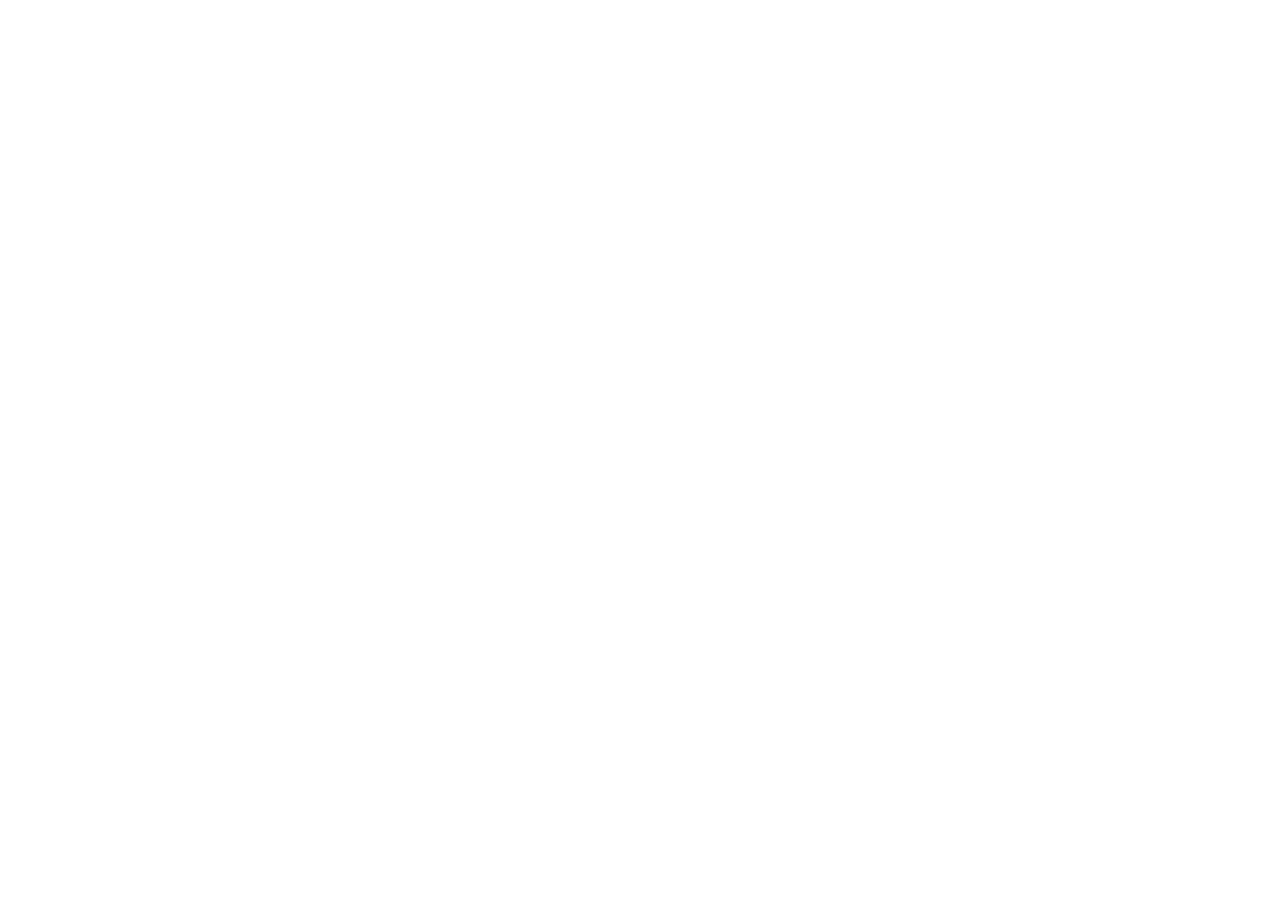
==== index.html @ c4f6ff6f "Adição da estrutura básica do projeto" ====
<!DOCTYPE html>
<html lang="en">
<head>
    <meta charset="UTF-8">
    <meta http-equiv="X-UA-Compatible" content="IE=edge">
    <meta name="viewport" content="width=device-width, initial-scale=1.0">
    <link href="./assets/Imports/style/style.css" rel="stylesheet">
    <title>Login Page</title>
</head>
<body>
    
</body>
</html>
---- assets/Imports/style/style.css ----
@import url('./reset.css');

*  {
    font-family: "Poppins", sans-serif;
    font-size: 14px;  
}
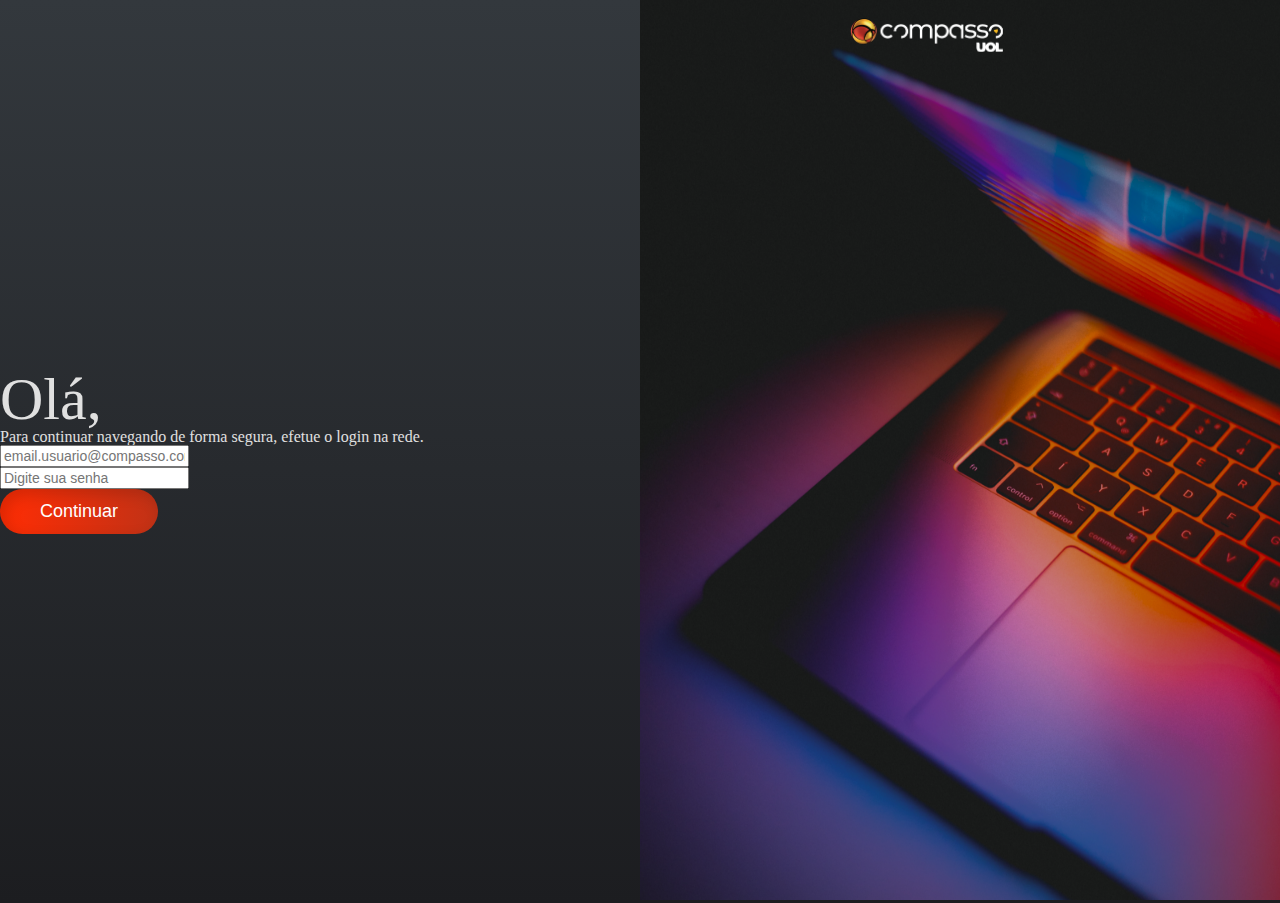
==== commit ff7f9df6: "Implementação do CSS no projeto" ====
--- a/index.html
+++ b/index.html
@@ -8,6 +8,39 @@
     <title>Login Page</title>
 </head>
 <body>
-    
+    <section class="flex-container">
+        <div class="flex-item-primeira-div">
+            <!-- Textos antes do formulário de Login -->
+            <h1 class="h1-ola">
+                Olá,
+            </h1>
+            <p class="p-ola">
+                Para continuar navegando de forma segura, efetue o login na rede.
+            </p>
+
+            <!-- Formulário de Login -->
+            <form>
+                <div>
+                    <label for="email"></label>
+                    <input type="email" placeholder="email.usuario@compasso.com.br" id="email" required />
+                </div>
+                <div>
+                    <label for="password"></label>
+                    <input type="password" placeholder="Digite sua senha" id="password" required />
+                </div>
+            </form>
+
+            <!-- Botão continuar para efetuar o Login-->
+            <button class="btn-continuar">Continuar</button>
+        </div>
+
+        <!--Coluna das imagens da página de Login -->
+        <div class="flex-item-segunda-div">
+            <!--Logo da Compass-->
+            <img src="./assets/Imports/img/logo-compass-bg.png" alt="Logo da Compass" class="logo-bg" />
+            <!--Imagem do Computador-->
+            <img src="./assets/Imports/img/background-login.png" alt="Imagem de um notebook, iluminado com cores RGB." class="bg-imagem" />
+        </div>
+    </section>
 </body>
 </html>--- a/assets/Imports/style/style.css
+++ b/assets/Imports/style/style.css
@@ -3,4 +3,81 @@
 *  {
     font-family: "Poppins", sans-serif;
     font-size: 14px;  
-}+}
+
+.flex-container {
+    display: flex;
+    align-items: center;
+    justify-content: space-between;
+    background: linear-gradient(180deg, #33383D 0%, #1C1D20 100%);
+}
+
+.bg-imagem {
+    width: 100%;
+    height: 100vh;
+}
+
+.flex-item-primeira-div {
+    width: 50%;
+    height: 100%;
+    color: #E0E0E0;
+    
+}
+
+.flex-item-segunda-div {
+    width: 50%;
+    height: 100%;
+}
+
+.btn-continuar {
+    background-image: linear-gradient(to right, #FF2D04 , #C13216);
+    box-shadow: inset 5px 5px 15px rgba(0, 0, 0, 0.15);
+    border-radius: 50px;
+    border: none;
+    padding: 12px 40px 12px 40px;
+    color: #FFF;
+    font-size: 18px;
+}
+
+.h1-ola {
+    font-size: 60px;
+}
+
+.p-ola {
+    font-size: 16px;
+}
+
+
+
+
+@media screen and (min-width: 1440px) {
+    .logo-bg {
+        position: fixed;
+        width: 153px;
+        height: 34.5px;
+        left: 1280px;
+        top: 17.5px;
+    }
+}
+
+@media screen and (min-width: 1024px) and (max-width: 1439px) {
+    .logo-bg {
+        position: fixed;
+        width: 153px;
+        height: 34.5px;
+        left: 850px;
+        top: 17.5px;
+    }
+}
+
+@media screen and (min-width: 768px) and (max-width: 1023px) {
+    .logo-bg {
+        position: fixed;
+        width: 153px;
+        height: 34.5px;
+        left: 600px;
+        top: 17.5px;
+    }
+}
+
+
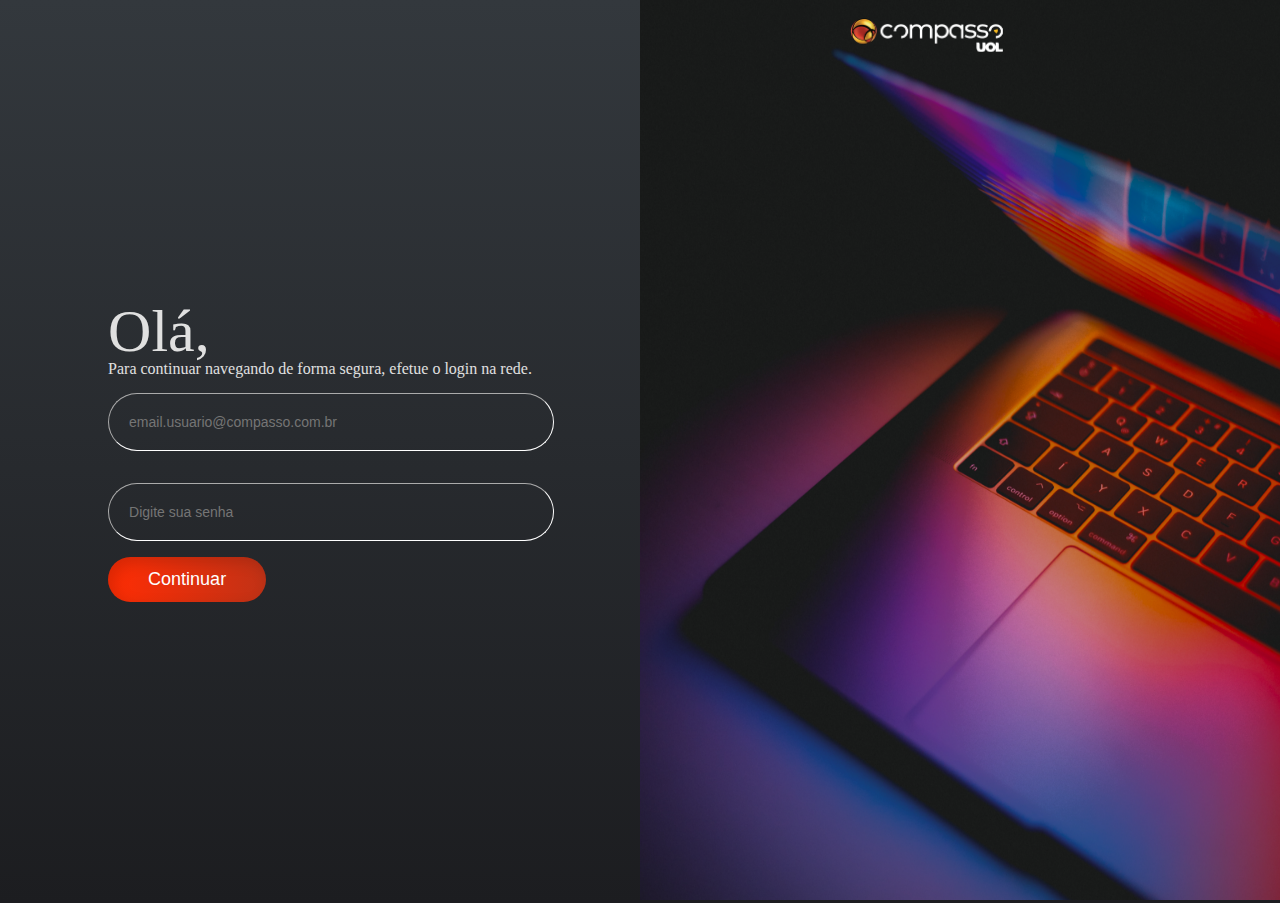
==== commit 2a4fe9e9: "CSS da página login, finalizado." ====
--- a/index.html
+++ b/index.html
@@ -10,28 +10,34 @@
 <body>
     <section class="flex-container">
         <div class="flex-item-primeira-div">
+            <div class="div-start">
             <!-- Textos antes do formulário de Login -->
+            <div class="textos">
             <h1 class="h1-ola">
                 Olá,
             </h1>
             <p class="p-ola">
                 Para continuar navegando de forma segura, efetue o login na rede.
             </p>
-
+            </div>
             <!-- Formulário de Login -->
-            <form>
-                <div>
-                    <label for="email"></label>
+            <form class="form-section">
+                <div class="div-form">
                     <input type="email" placeholder="email.usuario@compasso.com.br" id="email" required />
-                </div>
-                <div>
-                    <label for="password"></label>
                     <input type="password" placeholder="Digite sua senha" id="password" required />
                 </div>
-            </form>
+            </form> 
+            <!-- Icones do Formulário -->
 
+            <!--
+              <div class="icones-login">
+                <img class="icon icon1" src="./assets/Imports/img/Vector (1).svg">
+                <img class="icon icon2" src="./assets/Imports/img/icon-password.svg">
+              </div>
+            -->
             <!-- Botão continuar para efetuar o Login-->
             <button class="btn-continuar">Continuar</button>
+        </div>
         </div>
 
         <!--Coluna das imagens da página de Login -->
--- a/assets/Imports/style/style.css
+++ b/assets/Imports/style/style.css
@@ -1,4 +1,5 @@
 @import url('./reset.css');
+@import url('./page-interna.css');
 
 *  {
     font-family: "Poppins", sans-serif;
@@ -18,11 +19,19 @@
 }
 
 .flex-item-primeira-div {
+    display: flex;
+    align-items: center;
+    justify-content: center;
     width: 50%;
     height: 100%;
     color: #E0E0E0;
     
 }
+
+.div-start {
+    align-items: flex-start;
+}
+
 
 .flex-item-segunda-div {
     width: 50%;
@@ -39,6 +48,13 @@
     font-size: 18px;
 }
 
+.btn-continuar:hover {
+    color: #000;
+    background-image: linear-gradient(to right, #FFF , #C13216);
+    transition: 450ms;
+    cursor: pointer;
+}
+
 .h1-ola {
     font-size: 60px;
 }
@@ -46,6 +62,50 @@
 .p-ola {
     font-size: 16px;
 }
+
+.form-section {
+    display: flex;
+    flex-flow: column;
+}
+
+.div-form input {
+    color: #FFF;
+    margin: 16px 0px 16px 0px;
+    padding: 20px 0px 20px 20px;
+    width: 100%;
+    border-radius: 48px;
+    background: none;
+    border-width: 1px;
+    border-color: #FFF;
+    text-align: justify;
+}
+
+.div-form input ::-moz-placeholder {
+    padding-left: 16px;
+    color: #FFF;
+    font-size: 16px;
+    line-height: 100%;
+    font-weight: 400;
+    opacity: 0.8;
+}
+
+.div-form input :-ms-input-placeholder {
+    padding-left: 16px;
+    color: #FFF;
+    font-size: 16px;
+    line-height: 100%;
+    font-weight: 400;
+    opacity: 0.7;
+}
+
+/* Não está funcionando */
+/* .icones-login {
+    margin-top: 130px;
+    margin-left: 16px;
+    display: flex;
+    flex-flow: column;
+    justify-content: center;
+  } */
 
 
 
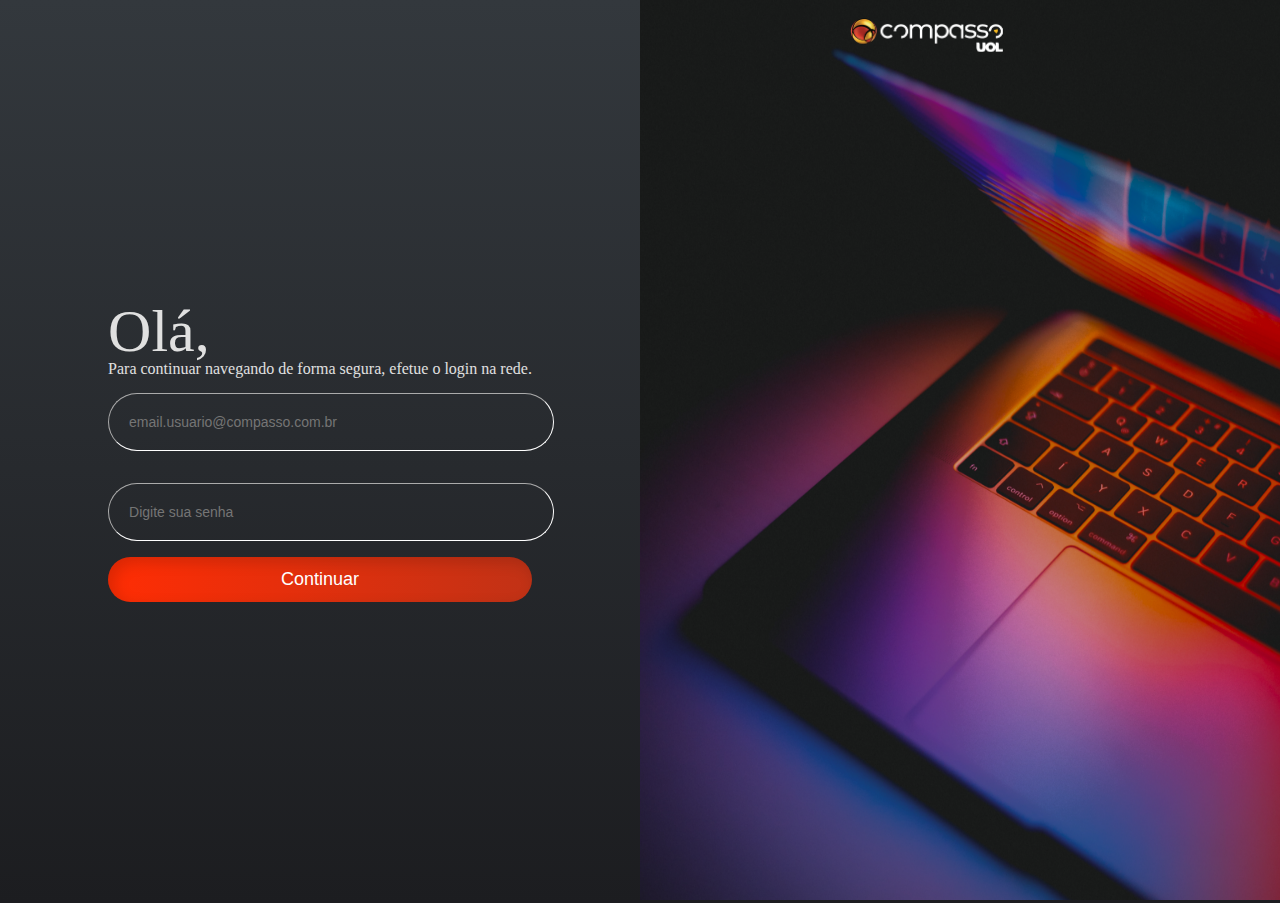
==== commit f0ca1a39: "Adição dos scripts JS" ====
--- a/index.html
+++ b/index.html
@@ -21,22 +21,23 @@
             </p>
             </div>
             <!-- Formulário de Login -->
-            <form class="form-section">
+            <form class="form-section" id="form-action" action="page-interna.html" method="GET">
                 <div class="div-form">
-                    <input type="email" placeholder="email.usuario@compasso.com.br" id="email" required />
-                    <input type="password" placeholder="Digite sua senha" id="password" required />
+                    <input type="email" class="usuario" placeholder="email.usuario@compasso.com.br" id="email" required />
+                    <input type="password" placeholder="Digite sua senha" id="senha" required />
                 </div>
+                <div id="alert"></div>
+                <button class="btn-continuar" id="botao-continuar">Continuar</button>
             </form> 
             <!-- Icones do Formulário -->
 
             <!--
               <div class="icones-login">
-                <img class="icon icon1" src="./assets/Imports/img/Vector (1).svg">
-                <img class="icon icon2" src="./assets/Imports/img/icon-password.svg">
+                <img class="icone 1" src="./assets/Imports/img/Vector (1).svg">
+                <img class="icone 2" src="./assets/Imports/img/icon-password.svg">
               </div>
             -->
             <!-- Botão continuar para efetuar o Login-->
-            <button class="btn-continuar">Continuar</button>
         </div>
         </div>
 
@@ -48,5 +49,8 @@
             <img src="./assets/Imports/img/background-login.png" alt="Imagem de um notebook, iluminado com cores RGB." class="bg-imagem" />
         </div>
     </section>
+
+    <!-- Scripts JS -->
+    <script src="./validacaoLogin.js"></script>
 </body>
 </html>